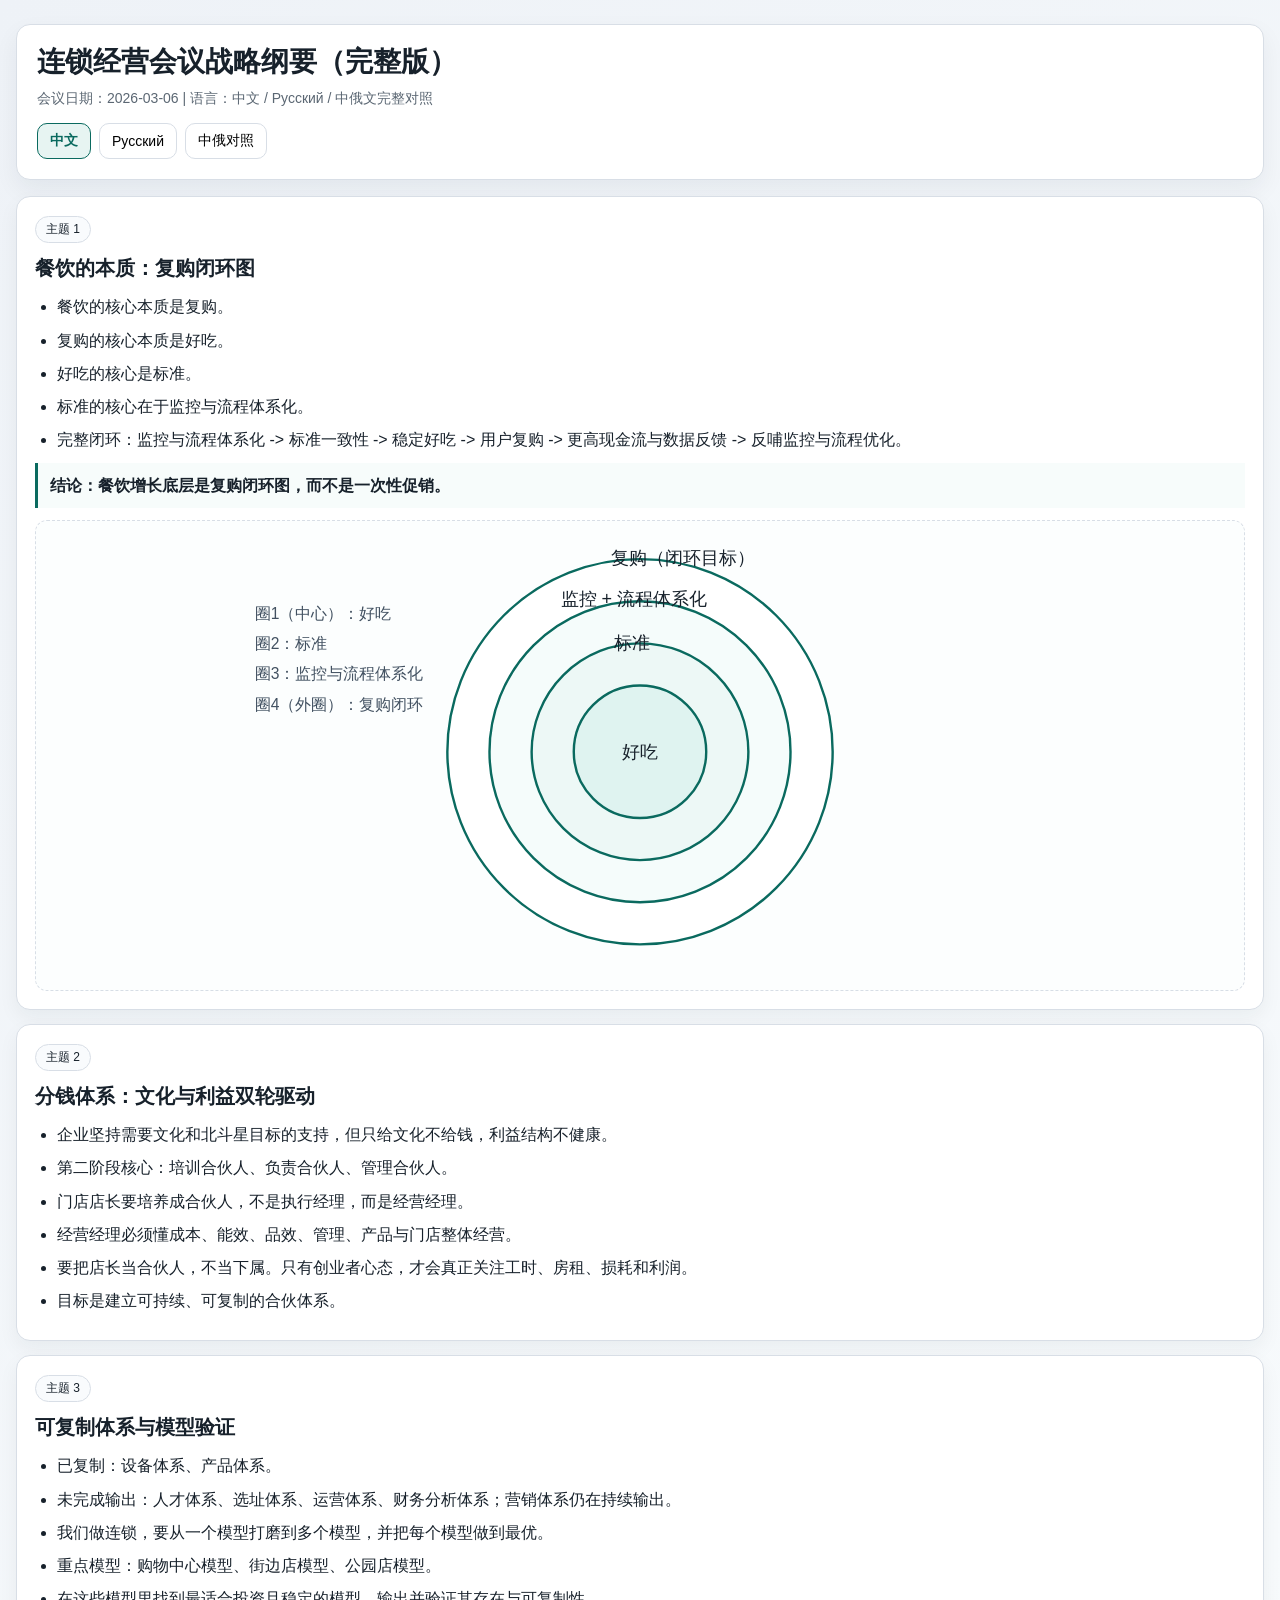
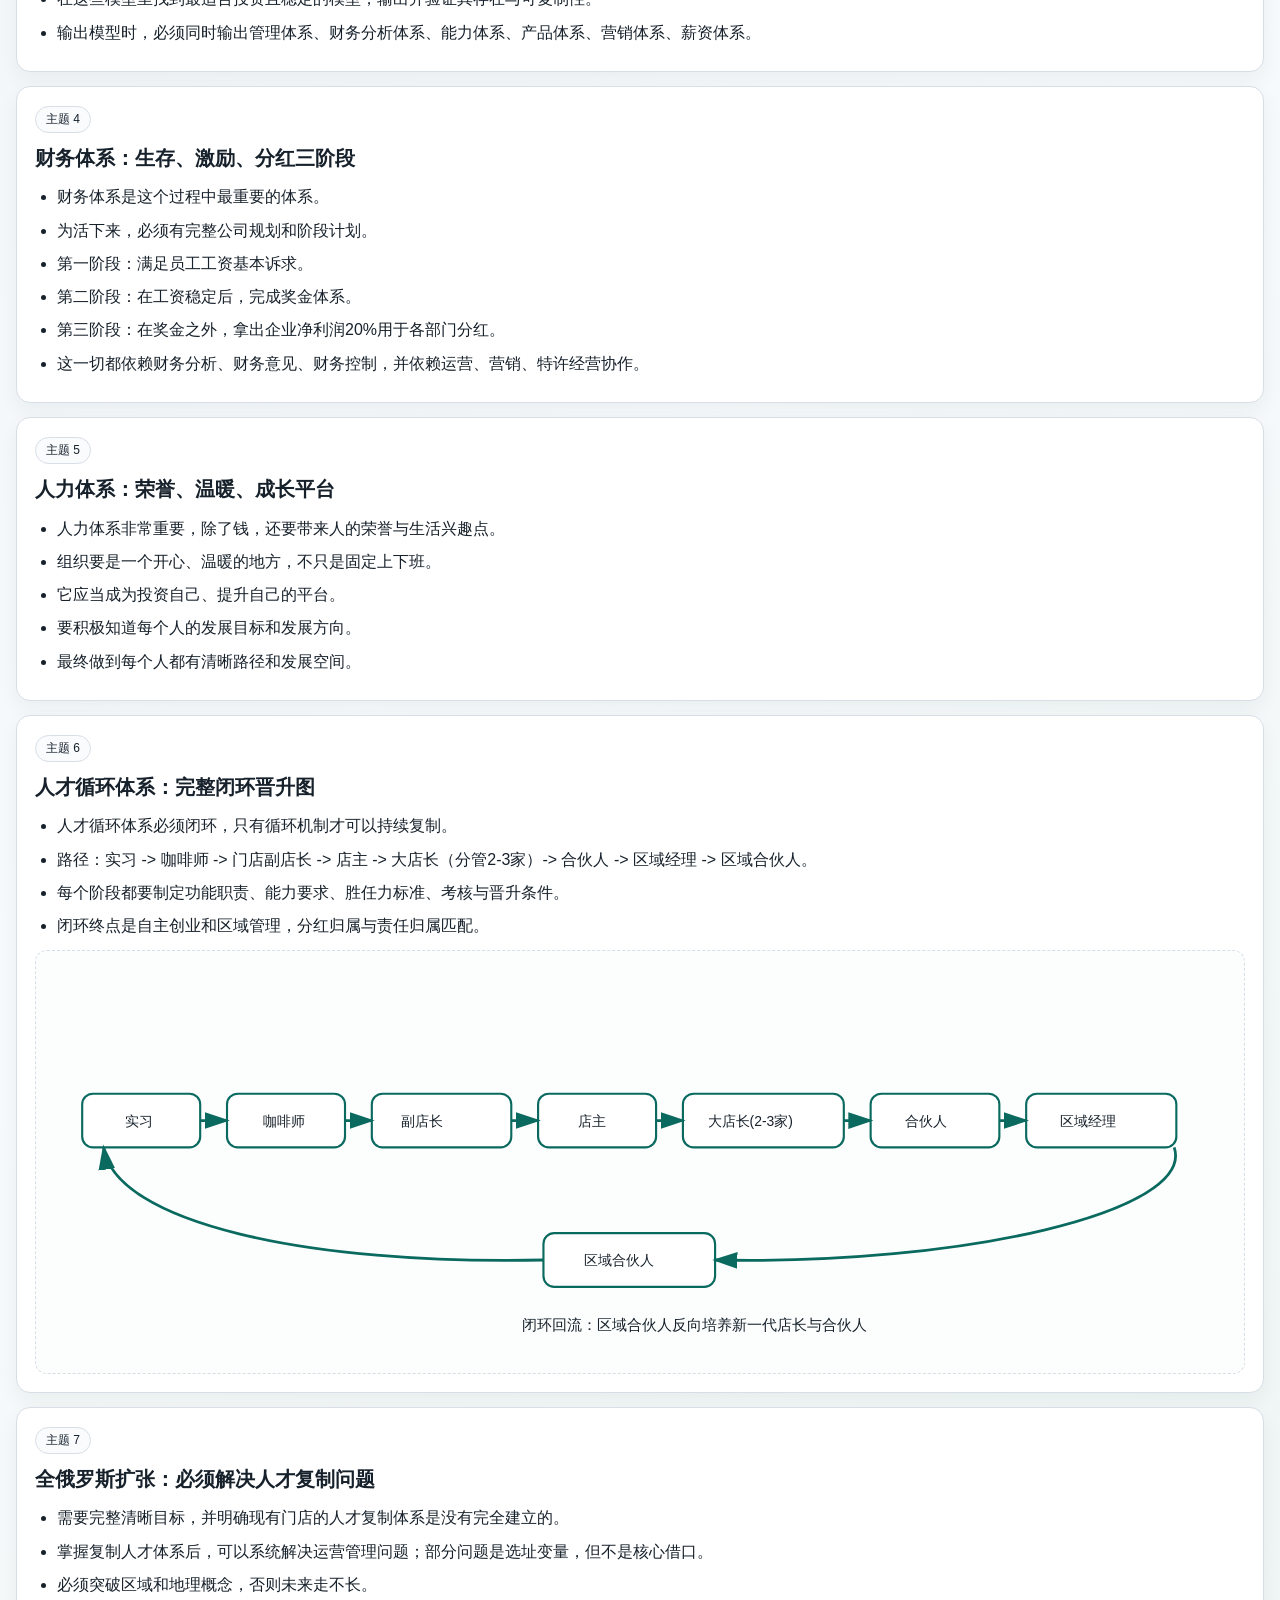
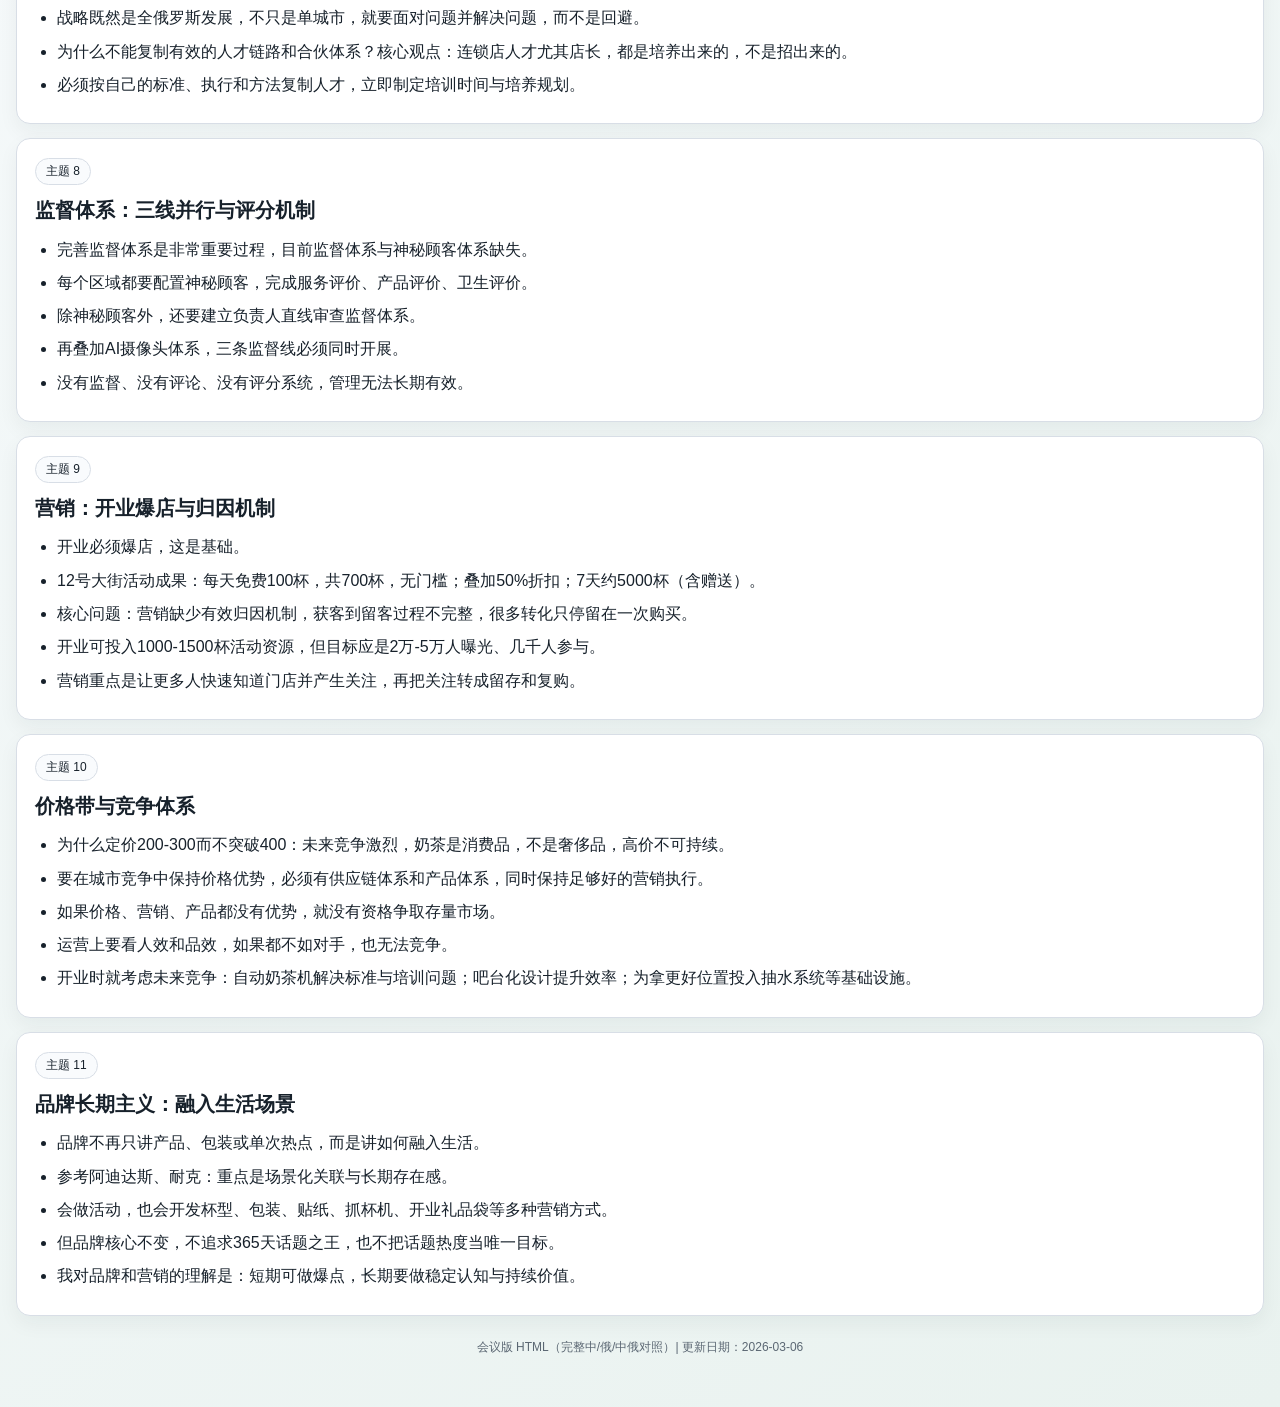
==== china-tea-brand-rise-fall-bilingual-2026-03-04.html @ c6958f70 "enforce language purity + typography standard + strict circle-chart compliance" ====
<!doctype html>
<html lang="zh-CN">
<head>
  <meta charset="UTF-8" />
  <meta name="viewport" content="width=device-width, initial-scale=1.0" />
  <title>连锁经营会议战略纲要（中/俄/中俄对照）</title>
  <style>
    :root {
      --bg: #f3f6f9;
      --paper: #ffffff;
      --ink: #17212b;
      --muted: #5b6773;
      --line: #d8dee6;
      --accent: #0a6a5f;
      --accent-soft: #e7f4f2;
    }
    * { box-sizing: border-box; }
    body {
      margin: 0;
      background: linear-gradient(140deg, #eef2f7 0%, #f7fafc 46%, #e9f2ef 100%);
      color: var(--ink);
      font-family: "PingFang SC", "Microsoft YaHei", "Noto Sans SC", sans-serif;
      line-height: 1.58;
    }
    body[data-mode="zh"] { font-family: "PingFang SC", "Microsoft YaHei", "Noto Sans SC", sans-serif; font-size: 16px; }
    body[data-mode="ru"] { font-family: "Noto Sans", "Segoe UI", "Roboto", "Arial", sans-serif; font-size: 16px; }
    body[data-mode="bi"] { font-family: "PingFang SC", "Noto Sans", "Segoe UI", sans-serif; font-size: 15px; }
    .wrap { max-width: 1300px; margin: 0 auto; padding: 24px 16px 50px; }
    .top {
      background: var(--paper);
      border: 1px solid var(--line);
      border-radius: 14px;
      padding: 20px;
      box-shadow: 0 10px 24px rgba(23,33,43,.06);
      margin-bottom: 16px;
    }
    h1 { margin: 0 0 8px; font-size: 28px; line-height: 1.2; }
    .sub { margin: 0; color: var(--muted); font-size: 14px; }
    .lang-switch { display: flex; flex-wrap: wrap; gap: 8px; margin-top: 14px; }
    .lang-switch button {
      border: 1px solid var(--line);
      background: #fff;
      border-radius: 10px;
      padding: 8px 12px;
      cursor: pointer;
      font-size: 14px;
    }
    .lang-switch button.active {
      border-color: var(--accent);
      color: var(--accent);
      background: var(--accent-soft);
      font-weight: 600;
    }
    .section {
      background: var(--paper);
      border: 1px solid var(--line);
      border-radius: 14px;
      padding: 18px;
      margin-bottom: 14px;
      box-shadow: 0 8px 20px rgba(23,33,43,.05);
    }
    .section h2 { margin: 0 0 10px; font-size: 20px; }
    .tag {
      display: inline-block;
      border: 1px solid var(--line);
      border-radius: 999px;
      padding: 3px 10px;
      font-size: 12px;
      margin-bottom: 10px;
      background: #f9fbfd;
    }
    .lang { display: none; }
    .lang ul { margin: 0; padding-left: 22px; }
    .lang li { margin: 8px 0; }
    .summary {
      margin-top: 10px;
      padding: 10px 12px;
      border-left: 3px solid var(--accent);
      background: #f7fcfb;
      font-weight: 600;
    }
    .diagram {
      margin-top: 12px;
      border: 1px dashed var(--line);
      border-radius: 12px;
      padding: 14px;
      background: #fcfefe;
      overflow-x: auto;
    }
    .bilingual-block { display: grid; grid-template-columns: 1fr; gap: 10px; }
    .bi-card {
      border: 1px solid var(--line);
      border-radius: 10px;
      padding: 10px;
      background: #fff;
    }
    .bi-card h3 { margin: 0 0 8px; font-size: 14px; color: var(--muted); }
    .path { display: flex; flex-wrap: wrap; gap: 8px; margin-top: 8px; }
    .node { border: 1px solid var(--line); border-radius: 10px; padding: 8px 10px; font-size: 13px; background: #fff; }
    footer { margin-top: 22px; text-align: center; color: var(--muted); font-size: 12px; }
    body[data-mode="ru"] .diagram svg text { display: none; }
    @media (min-width: 980px) { .bilingual-block { grid-template-columns: 1fr 1fr; } }
    @media print {
      body { background: #fff; }
      .wrap { max-width: none; padding: 0; }
      .section, .top { box-shadow: none; page-break-inside: avoid; }
      .lang-switch { display: none; }
    }
  </style>
</head>
<body data-mode="zh">
  <div class="wrap">
    <header class="top">
      <h1>连锁经营会议战略纲要（完整版）</h1>
      <p class="sub">会议日期：2026-03-06 | 语言：中文 / Русский / 中俄文完整对照</p>
      <div class="lang-switch">
        <button type="button" data-lang="zh" class="active">中文</button>
        <button type="button" data-lang="ru">Русский</button>
        <button type="button" data-lang="bi">中俄对照</button>
      </div>
    </header>

    <section class="section">
      <span class="tag">主题 1</span>
      <h2>餐饮的本质：复购闭环图</h2>
      <div class="lang lang-zh">
        <ul>
          <li>餐饮的核心本质是复购。</li>
          <li>复购的核心本质是好吃。</li>
          <li>好吃的核心是标准。</li>
          <li>标准的核心在于监控与流程体系化。</li>
          <li>完整闭环：监控与流程体系化 -> 标准一致性 -> 稳定好吃 -> 用户复购 -> 更高现金流与数据反馈 -> 反哺监控与流程优化。</li>
        </ul>
        <div class="summary">结论：餐饮增长底层是复购闭环图，而不是一次性促销。</div>
      </div>
      <div class="lang lang-ru">
        <ul>
          <li>Ключевая сущность общепита — повторная покупка.</li>
          <li>Ядро повторной покупки — вкусно.</li>
          <li>Основа «вкусно» — стандарт.</li>
          <li>Основа стандарта — контроль и системные процессы.</li>
          <li>Полный цикл: контроль и процессы -> стабильный стандарт -> стабильно вкусный продукт -> повторная покупка -> больший cashflow и данные -> обратное улучшение контроля и процессов.</li>
        </ul>
        <div class="summary">Вывод: фундамент роста в общепите — маховик повторной покупки, а не разовая акция.</div>
      </div>
      <div class="lang lang-bi">
        <div class="bilingual-block">
          <div class="bi-card">
            <h3>中文</h3>
            <ul>
              <li>餐饮核心是复购。</li>
              <li>复购核心是好吃。</li>
              <li>好吃核心是标准。</li>
              <li>标准核心是监控与流程体系化。</li>
              <li>闭环：流程监控 -> 标准 -> 好吃 -> 复购 -> 反馈优化。</li>
            </ul>
          </div>
          <div class="bi-card">
            <h3>Русский</h3>
            <ul>
              <li>Ядро общепита — повторная покупка.</li>
              <li>Ядро повторной покупки — вкусно.</li>
              <li>Ядро «вкусно» — стандарт.</li>
              <li>Ядро стандарта — контроль и процессы.</li>
              <li>Цикл: процессы -> стандарт -> вкус -> повтор -> улучшение.</li>
            </ul>
          </div>
        </div>
      </div>
      <div class="diagram">
        <svg viewBox="0 0 980 360" width="100%" aria-label="复购闭环圈图">
          <defs>
            <style>
              .t { font: 15px sans-serif; fill: #17212b; }
              .c1 { fill: #dff3f0; stroke: #0a6a5f; stroke-width: 2; }
              .c2 { fill: #edf8f6; stroke: #0a6a5f; stroke-width: 2; }
              .c3 { fill: #f5fcfb; stroke: #0a6a5f; stroke-width: 2; }
              .c4 { fill: #ffffff; stroke: #0a6a5f; stroke-width: 2; }
              .note { font: 13px sans-serif; fill: #425161; }
            </style>
          </defs>
          <circle cx="490" cy="180" r="160" class="c4" />
          <circle cx="490" cy="180" r="125" class="c3" />
          <circle cx="490" cy="180" r="90" class="c2" />
          <circle cx="490" cy="180" r="55" class="c1" />

          <text x="475" y="185" class="t">好吃</text>
          <text x="468" y="95" class="t">标准</text>
          <text x="424" y="58" class="t">监控 + 流程体系化</text>
          <text x="466" y="24" class="t">复购（闭环目标）</text>

          <text x="170" y="70" class="note">圈1（中心）：好吃</text>
          <text x="170" y="95" class="note">圈2：标准</text>
          <text x="170" y="120" class="note">圈3：监控与流程体系化</text>
          <text x="170" y="145" class="note">圈4（外圈）：复购闭环</text>
        </svg>
      </div>
    </section>

    <section class="section">
      <span class="tag">主题 2</span>
      <h2>分钱体系：文化与利益双轮驱动</h2>
      <div class="lang lang-zh">
        <ul>
          <li>企业坚持需要文化和北斗星目标的支持，但只给文化不给钱，利益结构不健康。</li>
          <li>第二阶段核心：培训合伙人、负责合伙人、管理合伙人。</li>
          <li>门店店长要培养成合伙人，不是执行经理，而是经营经理。</li>
          <li>经营经理必须懂成本、能效、品效、管理、产品与门店整体经营。</li>
          <li>要把店长当合伙人，不当下属。只有创业者心态，才会真正关注工时、房租、损耗和利润。</li>
          <li>目标是建立可持续、可复制的合伙体系。</li>
        </ul>
      </div>
      <div class="lang lang-ru">
        <ul>
          <li>Для устойчивости нужны культура и North Star цель, но без системы распределения дохода интересы команды не будут здоровыми.</li>
          <li>Фокус второго этапа: обучать партнёров, закреплять ответственность, управлять партнёрской моделью.</li>
          <li>Управляющий точки должен стать партнёром, а не просто исполнительным менеджером.</li>
          <li>Он обязан понимать себестоимость, эффективность, продукт, управление командой и экономику точки.</li>
          <li>Когда человек мыслит как предприниматель, он иначе видит часы работы, аренду, списания и прибыль.</li>
          <li>Цель — устойчивая и тиражируемая партнёрская система.</li>
        </ul>
      </div>
      <div class="lang lang-bi">
        <div class="bilingual-block">
          <div class="bi-card"><h3>中文</h3><ul><li>文化和北斗星目标必须配套分钱机制。</li><li>第二阶段要做培训、负责、管理合伙人。</li><li>店长升级为经营经理，具备经营全要素能力。</li><li>管理逻辑从“下属”改为“合伙人”。</li><li>创业者心态带来真实成本意识。</li><li>最终建立可复制合伙体系。</li></ul></div>
          <div class="bi-card"><h3>Русский</h3><ul><li>Культура и цель должны быть связаны с системой доходов.</li><li>Этап 2: обучение, ответственность и управление партнёрами.</li><li>Управляющий становится операционным предпринимателем.</li><li>Логика управления: партнёр, а не подчинённый.</li><li>Предпринимательское мышление усиливает контроль затрат.</li><li>Финал: масштабируемая партнёрская модель.</li></ul></div>
        </div>
      </div>
    </section>

    <section class="section">
      <span class="tag">主题 3</span>
      <h2>可复制体系与模型验证</h2>
      <div class="lang lang-zh">
        <ul>
          <li>已复制：设备体系、产品体系。</li>
          <li>未完成输出：人才体系、选址体系、运营体系、财务分析体系；营销体系仍在持续输出。</li>
          <li>我们做连锁，要从一个模型打磨到多个模型，并把每个模型做到最优。</li>
          <li>重点模型：购物中心模型、街边店模型、公园店模型。</li>
          <li>在这些模型里找到最适合投资且稳定的模型，输出并验证其存在与可复制性。</li>
          <li>输出模型时，必须同时输出管理体系、财务分析体系、能力体系、产品体系、营销体系、薪资体系。</li>
        </ul>
      </div>
      <div class="lang lang-ru">
        <ul>
          <li>Уже тиражировано: система оборудования и продуктовая система.</li>
          <li>Ещё не выведены в полный стандарт: кадры, локации, операции, финаналитика; маркетинг в процессе.</li>
          <li>Сеть требует перехода от одной модели к нескольким и доведения каждой до оптимума.</li>
          <li>Ключевые форматы: ТЦ, уличная точка, парк.</li>
          <li>Нужно определить наиболее стабильные и инвестиционно эффективные модели и подтвердить их практикой.</li>
          <li>Одновременно выводятся: управление, финансы, компетенции, продукт, маркетинг, оплата труда.</li>
        </ul>
      </div>
      <div class="lang lang-bi">
        <div class="bilingual-block">
          <div class="bi-card"><h3>中文</h3><ul><li>已复制设备与产品。</li><li>人才、选址、运营、财务分析仍需完整输出。</li><li>连锁要从单模型走向多模型并持续打磨。</li><li>模型重点为购物中心、街边、公园。</li><li>目标是稳定投资回报与可验证复制。</li><li>输出模型必须配套六大体系一起输出。</li></ul></div>
          <div class="bi-card"><h3>Русский</h3><ul><li>Тиражированы оборудование и продукт.</li><li>Кадры, локации, операции, финансы ещё не стандартизированы полностью.</li><li>Нужно перейти от одной модели к портфелю моделей.</li><li>Форматы: ТЦ, улица, парк.</li><li>Цель: стабильная доходность и подтверждённая репликация.</li><li>Выводятся шесть систем одновременно.</li></ul></div>
        </div>
      </div>
    </section>

    <section class="section">
      <span class="tag">主题 4</span>
      <h2>财务体系：生存、激励、分红三阶段</h2>
      <div class="lang lang-zh">
        <ul>
          <li>财务体系是这个过程中最重要的体系。</li>
          <li>为活下来，必须有完整公司规划和阶段计划。</li>
          <li>第一阶段：满足员工工资基本诉求。</li>
          <li>第二阶段：在工资稳定后，完成奖金体系。</li>
          <li>第三阶段：在奖金之外，拿出企业净利润20%用于各部门分红。</li>
          <li>这一切都依赖财务分析、财务意见、财务控制，并依赖运营、营销、特许经营协作。</li>
        </ul>
      </div>
      <div class="lang lang-ru">
        <ul>
          <li>Финансовая система — ключевая в этом процессе.</li>
          <li>Чтобы выжить, компании нужен целостный план и поэтапная реализация.</li>
          <li>Этап 1: закрыть базовые зарплатные требования сотрудников.</li>
          <li>Этап 2: после стабилизации зарплат запустить систему бонусов.</li>
          <li>Этап 3: дополнительно направлять 20% чистой прибыли на распределение по отделам.</li>
          <li>Всё опирается на финаналитику, финансовую позицию, контроль и межфункциональное взаимодействие.</li>
        </ul>
      </div>
      <div class="lang lang-bi">
        <div class="bilingual-block">
          <div class="bi-card"><h3>中文</h3><ul><li>财务是中枢。</li><li>先活下来，要有完整计划。</li><li>阶段1保工资。</li><li>阶段2建奖金。</li><li>阶段3拿净利润20%做分红。</li><li>依赖财务与跨部门协同。</li></ul></div>
          <div class="bi-card"><h3>Русский</h3><ul><li>Финансы — центр системы.</li><li>Для выживания нужен полный план.</li><li>Этап 1: зарплата.</li><li>Этап 2: бонусы.</li><li>Этап 3: 20% чистой прибыли на распределение.</li><li>Нужны финансы и совместная работа отделов.</li></ul></div>
        </div>
      </div>
    </section>

    <section class="section">
      <span class="tag">主题 5</span>
      <h2>人力体系：荣誉、温暖、成长平台</h2>
      <div class="lang lang-zh">
        <ul>
          <li>人力体系非常重要，除了钱，还要带来人的荣誉与生活兴趣点。</li>
          <li>组织要是一个开心、温暖的地方，不只是固定上下班。</li>
          <li>它应当成为投资自己、提升自己的平台。</li>
          <li>要积极知道每个人的发展目标和发展方向。</li>
          <li>最终做到每个人都有清晰路径和发展空间。</li>
        </ul>
      </div>
      <div class="lang lang-ru">
        <ul>
          <li>Система HR критически важна: помимо денег она должна давать людям честь и интерес к жизни.</li>
          <li>Компания должна быть тёплым и позитивным местом, а не только графиком «пришёл-ушёл».</li>
          <li>Это должна быть платформа инвестиций в себя и постоянного роста.</li>
          <li>Руководство должно активно понимать цели и направление развития каждого.</li>
          <li>Итог — понятный маршрут и пространство роста для каждого сотрудника.</li>
        </ul>
      </div>
      <div class="lang lang-bi">
        <div class="bilingual-block">
          <div class="bi-card"><h3>中文</h3><ul><li>人力体系不止薪酬。</li><li>要有荣誉感、温暖感和生活价值感。</li><li>企业应成为自我提升平台。</li><li>清楚个人目标与方向。</li><li>给出清晰成长路径。</li></ul></div>
          <div class="bi-card"><h3>Русский</h3><ul><li>HR — это не только деньги.</li><li>Нужны признание, тепло и ценность.</li><li>Компания должна развивать человека.</li><li>Цели и вектор каждого должны быть понятны.</li><li>Нужна прозрачная траектория роста.</li></ul></div>
        </div>
      </div>
    </section>

    <section class="section">
      <span class="tag">主题 6</span>
      <h2>人才循环体系：完整闭环晋升图</h2>
      <div class="lang lang-zh">
        <ul>
          <li>人才循环体系必须闭环，只有循环机制才可以持续复制。</li>
          <li>路径：实习 -> 咖啡师 -> 门店副店长 -> 店主 -> 大店长（分管2-3家）-> 合伙人 -> 区域经理 -> 区域合伙人。</li>
          <li>每个阶段都要制定功能职责、能力要求、胜任力标准、考核与晋升条件。</li>
          <li>闭环终点是自主创业和区域管理，分红归属与责任归属匹配。</li>
        </ul>
      </div>
      <div class="lang lang-ru">
        <ul>
          <li>Система развития кадров должна быть замкнутой и цикличной для устойчивого тиражирования.</li>
          <li>Путь: стажёр -> бариста -> зам. управляющего -> управляющий -> старший управляющий (2-3 точки) -> партнёр -> региональный менеджер -> региональный партнёр.</li>
          <li>Для каждого этапа фиксируются функции, навыки, компетенции и критерии перехода.</li>
          <li>Финальная цель цикла — предпринимательская самостоятельность и управление регионом с долевым доходом.</li>
        </ul>
      </div>
      <div class="lang lang-bi">
        <div class="bilingual-block">
          <div class="bi-card"><h3>中文</h3><ul><li>闭环路径：实习到区域合伙人。</li><li>每阶段定义职责、能力、胜任力、考核。</li><li>终点是自主创业与区域经营。</li><li>责任与分红机制一致。</li></ul></div>
          <div class="bi-card"><h3>Русский</h3><ul><li>Закрытый путь: от стажёра до регионального партнёра.</li><li>На каждом уровне фиксируются критерии.</li><li>Финал — самостоятельное предпринимательство.</li><li>Доход и ответственность связаны.</li></ul></div>
        </div>
      </div>
      <div class="diagram">
        <svg viewBox="0 0 1100 360" width="100%" aria-label="人才循环闭环图">
          <defs>
            <style>
              .n { fill: #fff; stroke: #0a6a5f; stroke-width: 2; }
              .l { fill: none; stroke: #0a6a5f; stroke-width: 2.6; marker-end: url(#arrow2); }
              .tx { font: 13px sans-serif; fill: #17212b; }
              .title { font: 14px sans-serif; fill: #17212b; }
            </style>
            <marker id="arrow2" markerWidth="10" markerHeight="10" refX="8" refY="3" orient="auto">
              <path d="M0,0 L0,6 L9,3 z" fill="#0a6a5f"></path>
            </marker>
          </defs>
          <rect x="30" y="120" width="110" height="50" rx="10" class="n"></rect>
          <text x="70" y="150" class="tx">实习</text>

          <rect x="165" y="120" width="110" height="50" rx="10" class="n"></rect>
          <text x="199" y="150" class="tx">咖啡师</text>

          <rect x="300" y="120" width="130" height="50" rx="10" class="n"></rect>
          <text x="327" y="150" class="tx">副店长</text>

          <rect x="455" y="120" width="110" height="50" rx="10" class="n"></rect>
          <text x="492" y="150" class="tx">店主</text>

          <rect x="590" y="120" width="150" height="50" rx="10" class="n"></rect>
          <text x="613" y="150" class="tx">大店长(2-3家)</text>

          <rect x="765" y="120" width="120" height="50" rx="10" class="n"></rect>
          <text x="797" y="150" class="tx">合伙人</text>

          <rect x="910" y="120" width="140" height="50" rx="10" class="n"></rect>
          <text x="942" y="150" class="tx">区域经理</text>

          <rect x="460" y="250" width="160" height="50" rx="10" class="n"></rect>
          <text x="498" y="280" class="tx">区域合伙人</text>

          <line x1="140" y1="145" x2="165" y2="145" class="l"></line>
          <line x1="275" y1="145" x2="300" y2="145" class="l"></line>
          <line x1="430" y1="145" x2="455" y2="145" class="l"></line>
          <line x1="565" y1="145" x2="590" y2="145" class="l"></line>
          <line x1="740" y1="145" x2="765" y2="145" class="l"></line>
          <line x1="885" y1="145" x2="910" y2="145" class="l"></line>

          <path d="M1048,170 C1068,230 850,280 620,275" class="l"></path>
          <path d="M460,275 C240,280 60,240 50,170" class="l"></path>
          <text x="440" y="340" class="title">闭环回流：区域合伙人反向培养新一代店长与合伙人</text>
        </svg>
      </div>
    </section>

    <section class="section">
      <span class="tag">主题 7</span>
      <h2>全俄罗斯扩张：必须解决人才复制问题</h2>
      <div class="lang lang-zh">
        <ul>
          <li>需要完整清晰目标，并明确现有门店的人才复制体系是没有完全建立的。</li>
          <li>掌握复制人才体系后，可以系统解决运营管理问题；部分问题是选址变量，但不是核心借口。</li>
          <li>必须突破区域和地理概念，否则未来走不长。</li>
          <li>战略既然是全俄罗斯发展，不只是单城市，就要面对问题并解决问题，而不是回避。</li>
          <li>为什么不能复制有效的人才链路和合伙体系？核心观点：连锁店人才尤其店长，都是培养出来的，不是招出来的。</li>
          <li>必须按自己的标准、执行和方法复制人才，立即制定培训时间与培养规划。</li>
        </ul>
      </div>
      <div class="lang lang-ru">
        <ul>
          <li>Нужна ясная цель и признание: у действующих точек ещё нет полноценно выведенной системы тиражирования кадров.</li>
          <li>Когда эта система построена, большинство операционных вопросов решаются; локация — только часть факторов.</li>
          <li>Нужно выйти за рамки регионального и географического мышления, иначе долгий рост невозможен.</li>
          <li>Если курс на всю Россию, проблему нужно решать прямо, а не избегать.</li>
          <li>Почему не тиражируется партнёрская модель? Принцип: кадры сети, особенно управляющие, выращиваются, а не покупаются.</li>
          <li>Следовательно, обучение должно идти по собственным стандартам, методам и чёткому календарю.</li>
        </ul>
      </div>
      <div class="lang lang-bi">
        <div class="bilingual-block">
          <div class="bi-card"><h3>中文</h3><ul><li>现状短板是人才复制体系不完整。</li><li>运营问题不能都归因于选址。</li><li>必须突破区域地理限制思维。</li><li>全俄战略要求正面解决复制问题。</li><li>连锁人才以培养为主，特别是店长。</li><li>立即形成培训时间表和培养规划。</li></ul></div>
          <div class="bi-card"><h3>Русский</h3><ul><li>Ключевой дефицит — незавершённая система тиражирования кадров.</li><li>Нельзя объяснять всё локацией.</li><li>Нужно преодолеть региональные ограничения.</li><li>Стратегия всей России требует прямого решения проблемы.</li><li>Управляющих выращивают внутри сети.</li><li>Нужны календарь обучения и план развития.</li></ul></div>
        </div>
      </div>
    </section>

    <section class="section">
      <span class="tag">主题 8</span>
      <h2>监督体系：三线并行与评分机制</h2>
      <div class="lang lang-zh">
        <ul>
          <li>完善监督体系是非常重要过程，目前监督体系与神秘顾客体系缺失。</li>
          <li>每个区域都要配置神秘顾客，完成服务评价、产品评价、卫生评价。</li>
          <li>除神秘顾客外，还要建立负责人直线审查监督体系。</li>
          <li>再叠加AI摄像头体系，三条监督线必须同时开展。</li>
          <li>没有监督、没有评论、没有评分系统，管理无法长期有效。</li>
        </ul>
      </div>
      <div class="lang lang-ru">
        <ul>
          <li>Полноценная система контроля — критический процесс; сейчас есть пробелы, включая тайного покупателя.</li>
          <li>В каждом регионе нужен тайный покупатель для оценки сервиса, продукта и санитарии.</li>
          <li>Помимо этого запускается линейная ревизия ответственными руководителями.</li>
          <li>Третья линия — AI-видеоконтроль; все три линии должны работать одновременно.</li>
          <li>Без контроля, отзывов и единого скоринга управление не может быть устойчивым.</li>
        </ul>
      </div>
      <div class="lang lang-bi">
        <div class="bilingual-block">
          <div class="bi-card"><h3>中文</h3><ul><li>监督体系缺失必须补齐。</li><li>神秘顾客覆盖服务、产品、卫生。</li><li>负责人直线审查必须建立。</li><li>AI摄像头同时上线。</li><li>监督与评分是长期管理基础。</li></ul></div>
          <div class="bi-card"><h3>Русский</h3><ul><li>Пробел в контроле необходимо закрыть.</li><li>Тайный покупатель оценивает сервис, продукт, санитарию.</li><li>Нужна линейная проверка руководителей.</li><li>AI-видеоконтроль запускается параллельно.</li><li>Контроль и скоринг — база долгого управления.</li></ul></div>
        </div>
      </div>
    </section>

    <section class="section">
      <span class="tag">主题 9</span>
      <h2>营销：开业爆店与归因机制</h2>
      <div class="lang lang-zh">
        <ul>
          <li>开业必须爆店，这是基础。</li>
          <li>12号大街活动成果：每天免费100杯，共700杯，无门槛；叠加50%折扣；7天约5000杯（含赠送）。</li>
          <li>核心问题：营销缺少有效归因机制，获客到留客过程不完整，很多转化只停留在一次购买。</li>
          <li>开业可投入1000-1500杯活动资源，但目标应是2万-5万人曝光、几千人参与。</li>
          <li>营销重点是让更多人快速知道门店并产生关注，再把关注转成留存和复购。</li>
        </ul>
      </div>
      <div class="lang lang-ru">
        <ul>
          <li>На открытии нужна взрывная посещаемость — это базовый стандарт.</li>
          <li>Кейс 12-й улицы: 100 бесплатных стаканов в день (700 за период), скидка 50%, около 5000 стаканов за 7 дней.</li>
          <li>Проблема: нет эффективной атрибуции, путь от привлечения к удержанию неполный, часть конверсий остаётся разовой покупкой.</li>
          <li>На запуск можно закладывать 1000-1500 стаканов, но целевые KPI: 20k-50k охвата и тысячи участников.</li>
          <li>Фокус маркетинга: быстрое знание о точке, затем перевод внимания в удержание и повтор.</li>
        </ul>
      </div>
      <div class="lang lang-bi">
        <div class="bilingual-block">
          <div class="bi-card"><h3>中文</h3><ul><li>开业爆店是底线。</li><li>12号大街案例验证高强度启动。</li><li>归因链路不完整是主要问题。</li><li>资源可加大，但要有曝光与参与目标。</li><li>最终要落到留存和复购。</li></ul></div>
          <div class="bi-card"><h3>Русский</h3><ul><li>Взрывное открытие — базовое требование.</li><li>Кейс 12-й улицы подтвердил подход.</li><li>Главный дефицит — атрибуция.</li><li>Ресурс увеличиваем вместе с KPI охвата/участия.</li><li>Цель — удержание и повторная покупка.</li></ul></div>
        </div>
      </div>
    </section>

    <section class="section">
      <span class="tag">主题 10</span>
      <h2>价格带与竞争体系</h2>
      <div class="lang lang-zh">
        <ul>
          <li>为什么定价200-300而不突破400：未来竞争激烈，奶茶是消费品，不是奢侈品，高价不可持续。</li>
          <li>要在城市竞争中保持价格优势，必须有供应链体系和产品体系，同时保持足够好的营销执行。</li>
          <li>如果价格、营销、产品都没有优势，就没有资格争取存量市场。</li>
          <li>运营上要看人效和品效，如果都不如对手，也无法竞争。</li>
          <li>开业时就考虑未来竞争：自动奶茶机解决标准与培训问题；吧台化设计提升效率；为拿更好位置投入抽水系统等基础设施。</li>
        </ul>
      </div>
      <div class="lang lang-ru">
        <ul>
          <li>Почему 200-300 и без выхода за 400: конкуренция усилится, milk tea — массовый продукт, не люкс, высокая цена неустойчива.</li>
          <li>Чтобы сохранить ценовое преимущество в городе, нужны сильные поставки, продукт и качественное маркетинговое исполнение.</li>
          <li>Если нет преимущества по цене, маркетингу и продукту, рынок доли не отдаст.</li>
          <li>Операционно важны эффективность персонала и продукта; если они ниже конкурентов, победить нельзя.</li>
          <li>С открытия учитываем будущую конкуренцию: автоматизация напитков, барная оптимизация, инфраструктурные вложения ради лучшей локации.</li>
        </ul>
      </div>
      <div class="lang lang-bi">
        <div class="bilingual-block">
          <div class="bi-card"><h3>中文</h3><ul><li>价格带锁定200-300，避免高价失速。</li><li>竞争核心是供应链、产品、营销三位一体。</li><li>三项无优势就无法抢市场。</li><li>人效品效决定运营竞争力。</li><li>开业当下就要做未来竞争布局。</li></ul></div>
          <div class="bi-card"><h3>Русский</h3><ul><li>Диапазон 200-300 для устойчивости.</li><li>Конкурентность = поставки + продукт + маркетинг.</li><li>Без трёх преимуществ долю не взять.</li><li>Эффективность людей и продукта критична.</li><li>Подготовка к конкуренции начинается в день открытия.</li></ul></div>
        </div>
      </div>
    </section>

    <section class="section">
      <span class="tag">主题 11</span>
      <h2>品牌长期主义：融入生活场景</h2>
      <div class="lang lang-zh">
        <ul>
          <li>品牌不再只讲产品、包装或单次热点，而是讲如何融入生活。</li>
          <li>参考阿迪达斯、耐克：重点是场景化关联与长期存在感。</li>
          <li>会做活动，也会开发杯型、包装、贴纸、抓杯机、开业礼品袋等多种营销方式。</li>
          <li>但品牌核心不变，不追求365天话题之王，也不把话题热度当唯一目标。</li>
          <li>我对品牌和营销的理解是：短期可做爆点，长期要做稳定认知与持续价值。</li>
        </ul>
      </div>
      <div class="lang lang-ru">
        <ul>
          <li>Бренд — это не только продукт, упаковка или единичный хайп, а интеграция в повседневную жизнь.</li>
          <li>Ориентир как у Adidas и Nike: сценарная связь и долгосрочное присутствие.</li>
          <li>Будут кампании и инструменты: форматы стаканов, упаковка, стикеры, игровые механики, подарочные наборы к открытию.</li>
          <li>Но ядро бренда неизменно; цель — не быть «темой №1 все 365 дней».</li>
          <li>Понимание бренда и маркетинга: краткосрочный всплеск важен, но долгосрочная ценность важнее.</li>
        </ul>
      </div>
      <div class="lang lang-bi">
        <div class="bilingual-block">
          <div class="bi-card"><h3>中文</h3><ul><li>品牌核心是融入生活，而非只做话题。</li><li>场景化是长期赋能的主线。</li><li>营销工具很多，但只是手段。</li><li>核心价值必须保持稳定。</li><li>长期目标是存在感与持续价值。</li></ul></div>
          <div class="bi-card"><h3>Русский</h3><ul><li>Ядро бренда — быть частью жизни, а не только трендом.</li><li>Сценарный подход — база долгого усиления.</li><li>Маркетинговые инструменты разнообразны, но вторичны.</li><li>Ценности бренда должны быть стабильны.</li><li>Главная цель — устойчивое присутствие и долгий эффект.</li></ul></div>
        </div>
      </div>
    </section>

    <footer>会议版 HTML（完整中/俄/中俄对照）| 更新日期：2026-03-05</footer>
  </div>

  <script>
    (function () {
      const buttons = Array.from(document.querySelectorAll('.lang-switch button'));
      const blocks = Array.from(document.querySelectorAll('.lang'));
      const pageTitle = document.querySelector('.top h1');
      const pageSub = document.querySelector('.top .sub');
      const pageFooter = document.querySelector('footer');
      const secTags = Array.from(document.querySelectorAll('.section .tag'));
      const secTitles = Array.from(document.querySelectorAll('.section h2'));

      const sectionTitles = {
        zh: [
          '餐饮的本质：复购闭环图',
          '分钱体系：文化与利益双轮驱动',
          '可复制体系与模型验证',
          '财务体系：生存、激励、分红三阶段',
          '人力体系：荣誉、温暖、成长平台',
          '人才循环体系：完整闭环晋升图',
          '全俄罗斯扩张：必须解决人才复制问题',
          '监督体系：三线并行与评分机制',
          '营销：开业爆店与归因机制',
          '价格带与竞争体系',
          '品牌长期主义：融入生活场景'
        ],
        ru: [
          'Сущность общепита: контур повторной покупки',
          'Система распределения: культура и интересы',
          'Тиражируемая система и валидация форматов',
          'Финансы: выживание, мотивация, дивиденды',
          'HR-система: признание, тепло, рост',
          'Кадровый цикл: замкнутый контур развития',
          'Масштабирование по РФ: кадры для репликации',
          'Контроль: три линии и система оценки',
          'Маркетинг: взрывное открытие и атрибуция',
          'Ценовой диапазон и конкуренция',
          'Бренд в долгую: интеграция в повседневность'
        ],
        bi: [
          '餐饮的本质：复购闭环图 / Сущность общепита: контур повторной покупки',
          '分钱体系：文化与利益双轮驱动 / Система распределения: культура и интересы',
          '可复制体系与模型验证 / Тиражируемая система и валидация форматов',
          '财务体系：生存、激励、分红三阶段 / Финансы: выживание, мотивация, дивиденды',
          '人力体系：荣誉、温暖、成长平台 / HR-система: признание, тепло, рост',
          '人才循环体系：完整闭环晋升图 / Кадровый цикл: замкнутый контур развития',
          '全俄罗斯扩张：必须解决人才复制问题 / Масштабирование по РФ: кадры для репликации',
          '监督体系：三线并行与评分机制 / Контроль: три линии и система оценки',
          '营销：开业爆店与归因机制 / Маркетинг: взрывное открытие и атрибуция',
          '价格带与竞争体系 / Ценовой диапазон и конкуренция',
          '品牌长期主义：融入生活场景 / Бренд в долгую: интеграция в повседневность'
        ]
      };

      function setStaticText(lang) {
        const mode = lang === 'ru' ? 'ru' : (lang === 'bi' ? 'bi' : 'zh');
        document.body.setAttribute('data-mode', mode);
        document.documentElement.lang = mode === 'ru' ? 'ru' : 'zh-CN';

        if (mode === 'ru') {
          pageTitle.textContent = 'Стратегический план сети (полная версия)';
          pageSub.textContent = 'Дата: 2026-03-06 | Режим: Китайский / Русский / Сравнение';
          pageFooter.textContent = 'HTML для совещания (полная версия CN/RU/сравнение) | Обновлено: 2026-03-06';
          buttons[0].textContent = 'Китайский';
          buttons[1].textContent = 'Русский';
          buttons[2].textContent = 'Сравнение';
        } else if (mode === 'bi') {
          pageTitle.textContent = '连锁经营会议战略纲要 / Стратегический план сети';
          pageSub.textContent = '会议日期 / Дата: 2026-03-06 | 模式 / Режим: 中文 / Русский / 中俄对照';
          pageFooter.textContent = '会议版 HTML / HTML для совещания（中俄对照）| 更新 / Обновлено: 2026-03-06';
          buttons[0].textContent = '中文';
          buttons[1].textContent = 'Русский';
          buttons[2].textContent = '中俄对照';
        } else {
          pageTitle.textContent = '连锁经营会议战略纲要（完整版）';
          pageSub.textContent = '会议日期：2026-03-06 | 语言：中文 / Русский / 中俄文完整对照';
          pageFooter.textContent = '会议版 HTML（完整中/俄/中俄对照）| 更新日期：2026-03-06';
          buttons[0].textContent = '中文';
          buttons[1].textContent = 'Русский';
          buttons[2].textContent = '中俄对照';
        }

        secTags.forEach((el, idx) => {
          if (mode === 'ru') el.textContent = `Тема ${idx + 1}`;
          else if (mode === 'bi') el.textContent = `主题 ${idx + 1} / Тема ${idx + 1}`;
          else el.textContent = `主题 ${idx + 1}`;
        });
        secTitles.forEach((el, idx) => {
          el.textContent = sectionTitles[mode][idx] || el.textContent;
        });
      }
      function setLang(lang) {
        buttons.forEach((b) => b.classList.toggle('active', b.dataset.lang === lang));
        blocks.forEach((el) => {
          el.style.display = el.classList.contains('lang-' + lang) ? 'block' : 'none';
        });
        setStaticText(lang);
      }
      buttons.forEach((b) => b.addEventListener('click', () => setLang(b.dataset.lang)));
      setLang('zh');
    })();
  </script>
</body>
</html>
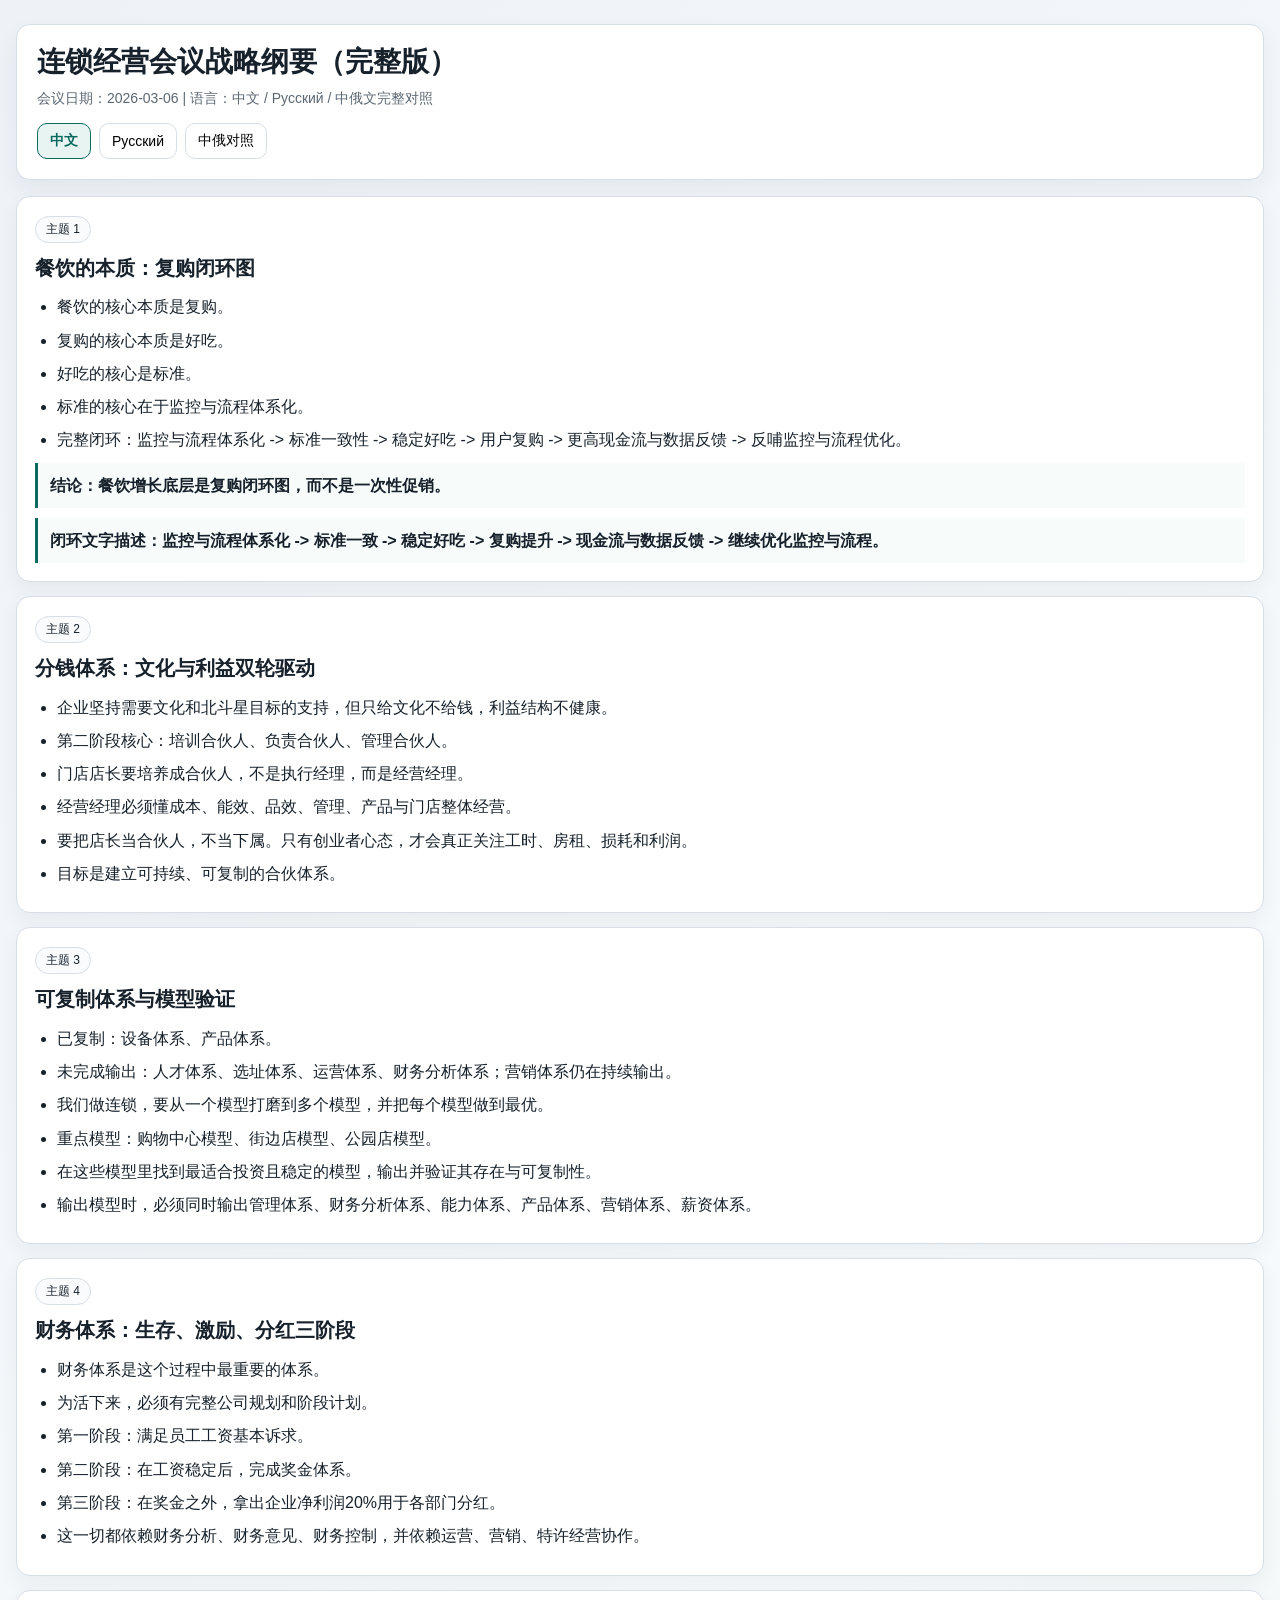
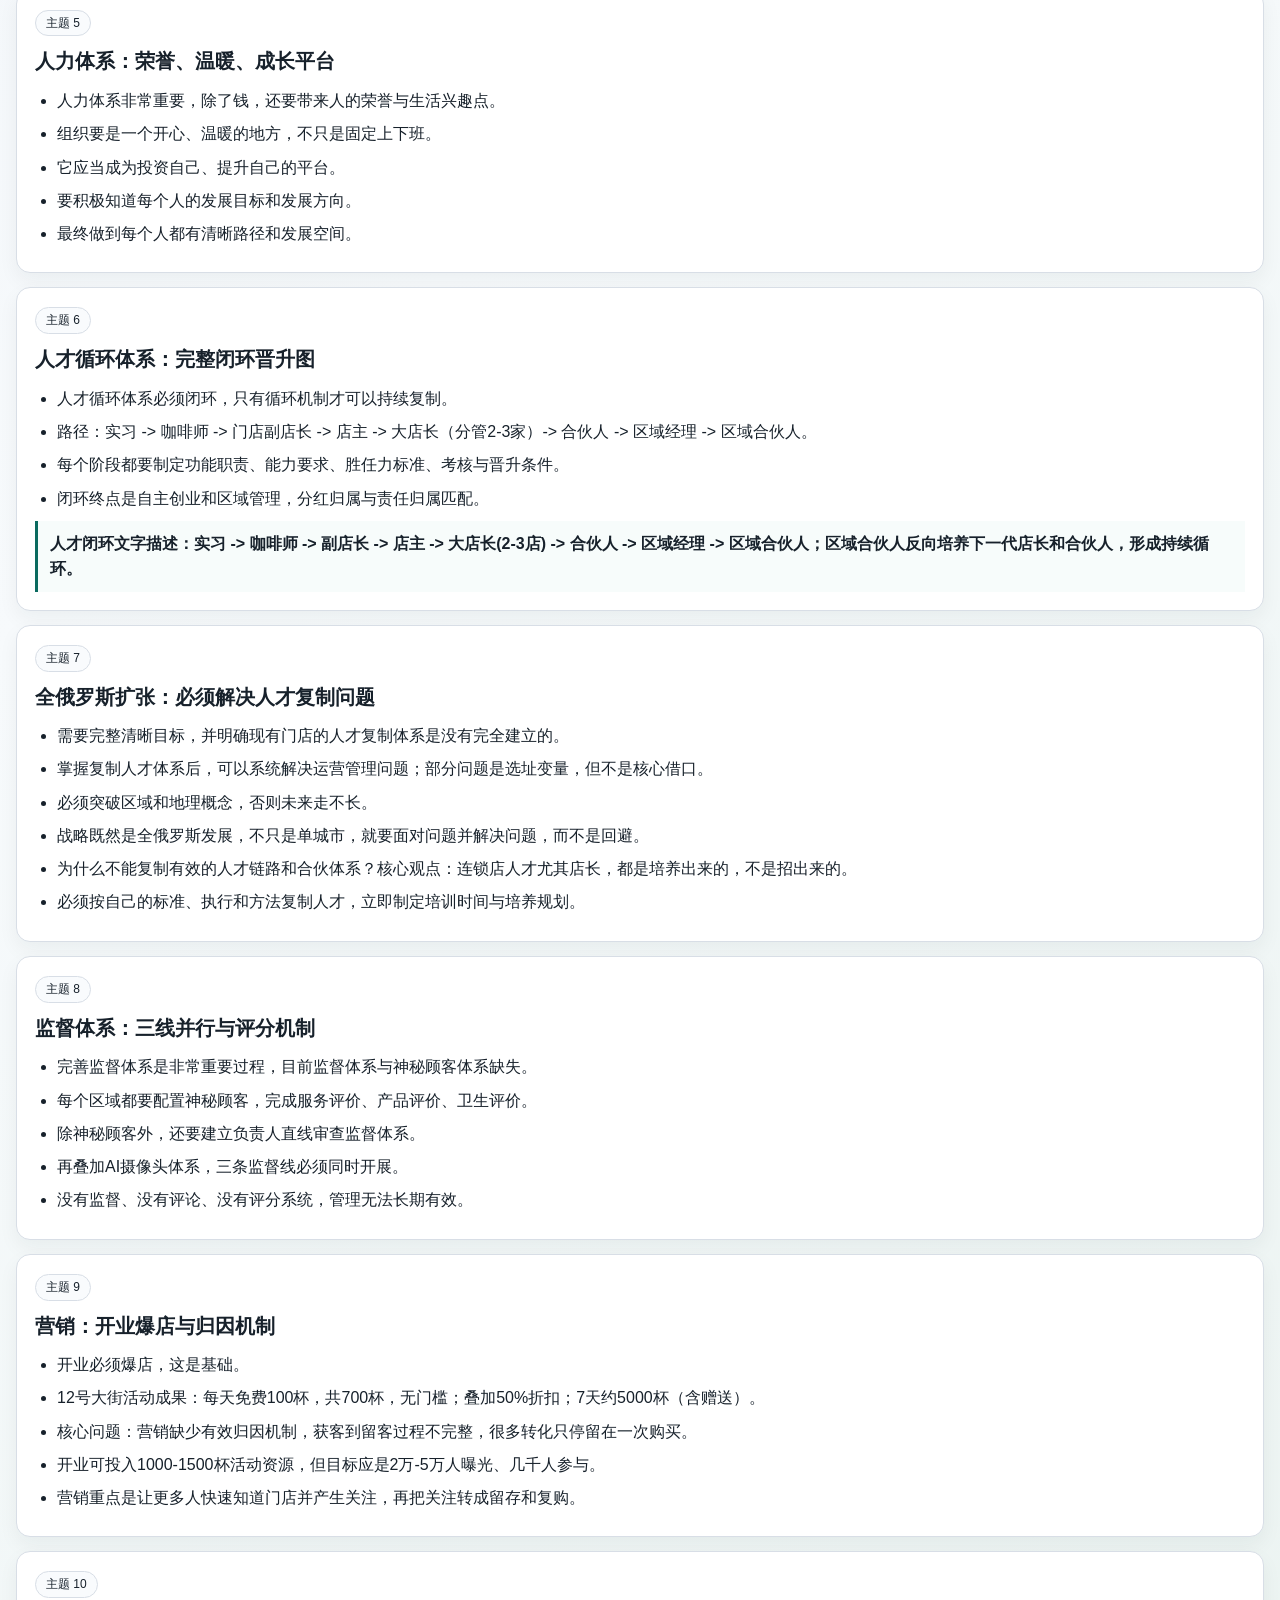
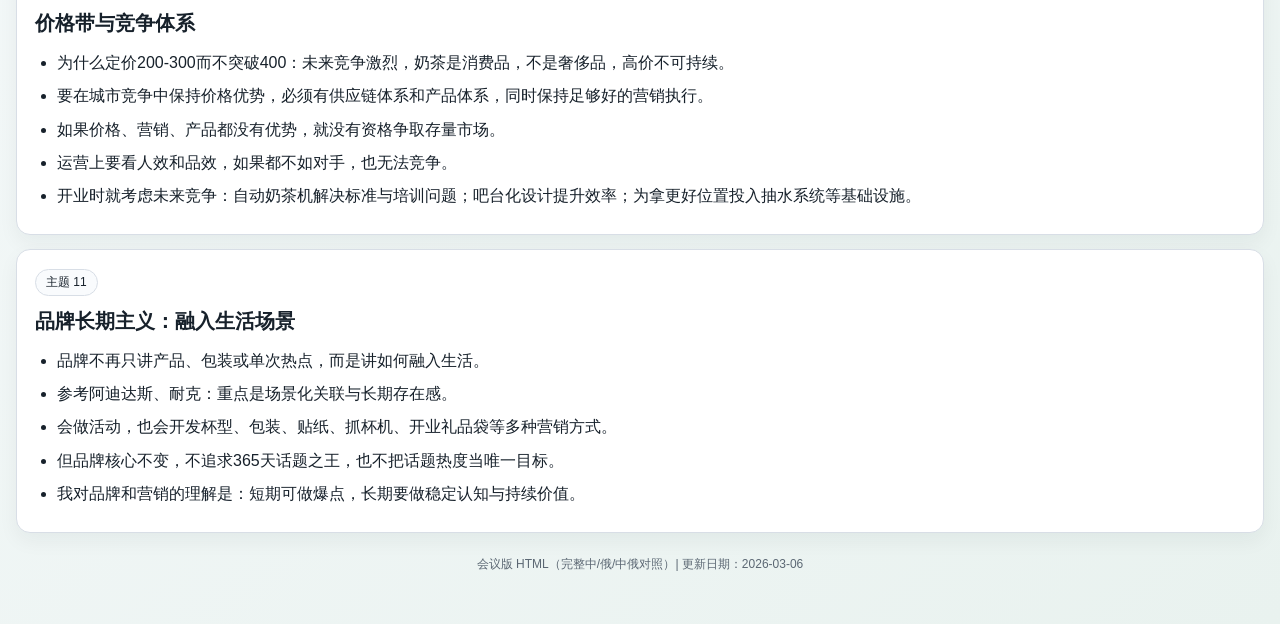
==== commit f30dbb1a: "remove diagrams and replace with clear text loop descriptions" ====
--- a/china-tea-brand-rise-fall-bilingual-2026-03-04.html
+++ b/china-tea-brand-rise-fall-bilingual-2026-03-04.html
@@ -79,14 +79,6 @@
       background: #f7fcfb;
       font-weight: 600;
     }
-    .diagram {
-      margin-top: 12px;
-      border: 1px dashed var(--line);
-      border-radius: 12px;
-      padding: 14px;
-      background: #fcfefe;
-      overflow-x: auto;
-    }
     .bilingual-block { display: grid; grid-template-columns: 1fr; gap: 10px; }
     .bi-card {
       border: 1px solid var(--line);
@@ -98,7 +90,6 @@
     .path { display: flex; flex-wrap: wrap; gap: 8px; margin-top: 8px; }
     .node { border: 1px solid var(--line); border-radius: 10px; padding: 8px 10px; font-size: 13px; background: #fff; }
     footer { margin-top: 22px; text-align: center; color: var(--muted); font-size: 12px; }
-    body[data-mode="ru"] .diagram svg text { display: none; }
     @media (min-width: 980px) { .bilingual-block { grid-template-columns: 1fr 1fr; } }
     @media print {
       body { background: #fff; }
@@ -167,33 +158,14 @@
           </div>
         </div>
       </div>
-      <div class="diagram">
-        <svg viewBox="0 0 980 360" width="100%" aria-label="复购闭环圈图">
-          <defs>
-            <style>
-              .t { font: 15px sans-serif; fill: #17212b; }
-              .c1 { fill: #dff3f0; stroke: #0a6a5f; stroke-width: 2; }
-              .c2 { fill: #edf8f6; stroke: #0a6a5f; stroke-width: 2; }
-              .c3 { fill: #f5fcfb; stroke: #0a6a5f; stroke-width: 2; }
-              .c4 { fill: #ffffff; stroke: #0a6a5f; stroke-width: 2; }
-              .note { font: 13px sans-serif; fill: #425161; }
-            </style>
-          </defs>
-          <circle cx="490" cy="180" r="160" class="c4" />
-          <circle cx="490" cy="180" r="125" class="c3" />
-          <circle cx="490" cy="180" r="90" class="c2" />
-          <circle cx="490" cy="180" r="55" class="c1" />
-
-          <text x="475" y="185" class="t">好吃</text>
-          <text x="468" y="95" class="t">标准</text>
-          <text x="424" y="58" class="t">监控 + 流程体系化</text>
-          <text x="466" y="24" class="t">复购（闭环目标）</text>
-
-          <text x="170" y="70" class="note">圈1（中心）：好吃</text>
-          <text x="170" y="95" class="note">圈2：标准</text>
-          <text x="170" y="120" class="note">圈3：监控与流程体系化</text>
-          <text x="170" y="145" class="note">圈4（外圈）：复购闭环</text>
-        </svg>
+      <div class="lang lang-zh">
+        <div class="summary">闭环文字描述：监控与流程体系化 -> 标准一致 -> 稳定好吃 -> 复购提升 -> 现金流与数据反馈 -> 继续优化监控与流程。</div>
+      </div>
+      <div class="lang lang-ru">
+        <div class="summary">Текстовый контур: контроль и процессы -> единый стандарт -> стабильный вкус -> рост повторных покупок -> cashflow и обратная связь -> дальнейшая оптимизация контроля и процессов.</div>
+      </div>
+      <div class="lang lang-bi">
+        <div class="summary">闭环文字描述 / Текстовый контур：监控与流程体系化 -> 标准一致 -> 稳定好吃 -> 复购提升 -> 数据反馈优化。</div>
       </div>
     </section>
 
@@ -344,54 +316,14 @@
           <div class="bi-card"><h3>Русский</h3><ul><li>Закрытый путь: от стажёра до регионального партнёра.</li><li>На каждом уровне фиксируются критерии.</li><li>Финал — самостоятельное предпринимательство.</li><li>Доход и ответственность связаны.</li></ul></div>
         </div>
       </div>
-      <div class="diagram">
-        <svg viewBox="0 0 1100 360" width="100%" aria-label="人才循环闭环图">
-          <defs>
-            <style>
-              .n { fill: #fff; stroke: #0a6a5f; stroke-width: 2; }
-              .l { fill: none; stroke: #0a6a5f; stroke-width: 2.6; marker-end: url(#arrow2); }
-              .tx { font: 13px sans-serif; fill: #17212b; }
-              .title { font: 14px sans-serif; fill: #17212b; }
-            </style>
-            <marker id="arrow2" markerWidth="10" markerHeight="10" refX="8" refY="3" orient="auto">
-              <path d="M0,0 L0,6 L9,3 z" fill="#0a6a5f"></path>
-            </marker>
-          </defs>
-          <rect x="30" y="120" width="110" height="50" rx="10" class="n"></rect>
-          <text x="70" y="150" class="tx">实习</text>
-
-          <rect x="165" y="120" width="110" height="50" rx="10" class="n"></rect>
-          <text x="199" y="150" class="tx">咖啡师</text>
-
-          <rect x="300" y="120" width="130" height="50" rx="10" class="n"></rect>
-          <text x="327" y="150" class="tx">副店长</text>
-
-          <rect x="455" y="120" width="110" height="50" rx="10" class="n"></rect>
-          <text x="492" y="150" class="tx">店主</text>
-
-          <rect x="590" y="120" width="150" height="50" rx="10" class="n"></rect>
-          <text x="613" y="150" class="tx">大店长(2-3家)</text>
-
-          <rect x="765" y="120" width="120" height="50" rx="10" class="n"></rect>
-          <text x="797" y="150" class="tx">合伙人</text>
-
-          <rect x="910" y="120" width="140" height="50" rx="10" class="n"></rect>
-          <text x="942" y="150" class="tx">区域经理</text>
-
-          <rect x="460" y="250" width="160" height="50" rx="10" class="n"></rect>
-          <text x="498" y="280" class="tx">区域合伙人</text>
-
-          <line x1="140" y1="145" x2="165" y2="145" class="l"></line>
-          <line x1="275" y1="145" x2="300" y2="145" class="l"></line>
-          <line x1="430" y1="145" x2="455" y2="145" class="l"></line>
-          <line x1="565" y1="145" x2="590" y2="145" class="l"></line>
-          <line x1="740" y1="145" x2="765" y2="145" class="l"></line>
-          <line x1="885" y1="145" x2="910" y2="145" class="l"></line>
-
-          <path d="M1048,170 C1068,230 850,280 620,275" class="l"></path>
-          <path d="M460,275 C240,280 60,240 50,170" class="l"></path>
-          <text x="440" y="340" class="title">闭环回流：区域合伙人反向培养新一代店长与合伙人</text>
-        </svg>
+      <div class="lang lang-zh">
+        <div class="summary">人才闭环文字描述：实习 -> 咖啡师 -> 副店长 -> 店主 -> 大店长(2-3店) -> 合伙人 -> 区域经理 -> 区域合伙人；区域合伙人反向培养下一代店长和合伙人，形成持续循环。</div>
+      </div>
+      <div class="lang lang-ru">
+        <div class="summary">Текстовый кадровый цикл: стажёр -> бариста -> зам. управляющего -> управляющий -> старший управляющий (2-3 точки) -> партнёр -> региональный менеджер -> региональный партнёр; региональные партнёры выращивают новое поколение руководителей и партнёров.</div>
+      </div>
+      <div class="lang lang-bi">
+        <div class="summary">人才闭环 / Кадровый цикл：实习 -> 咖啡师 -> 副店长 -> 店主 -> 大店长 -> 合伙人 -> 区域经理 -> 区域合伙人 -> 反向培养。</div>
       </div>
     </section>
 
